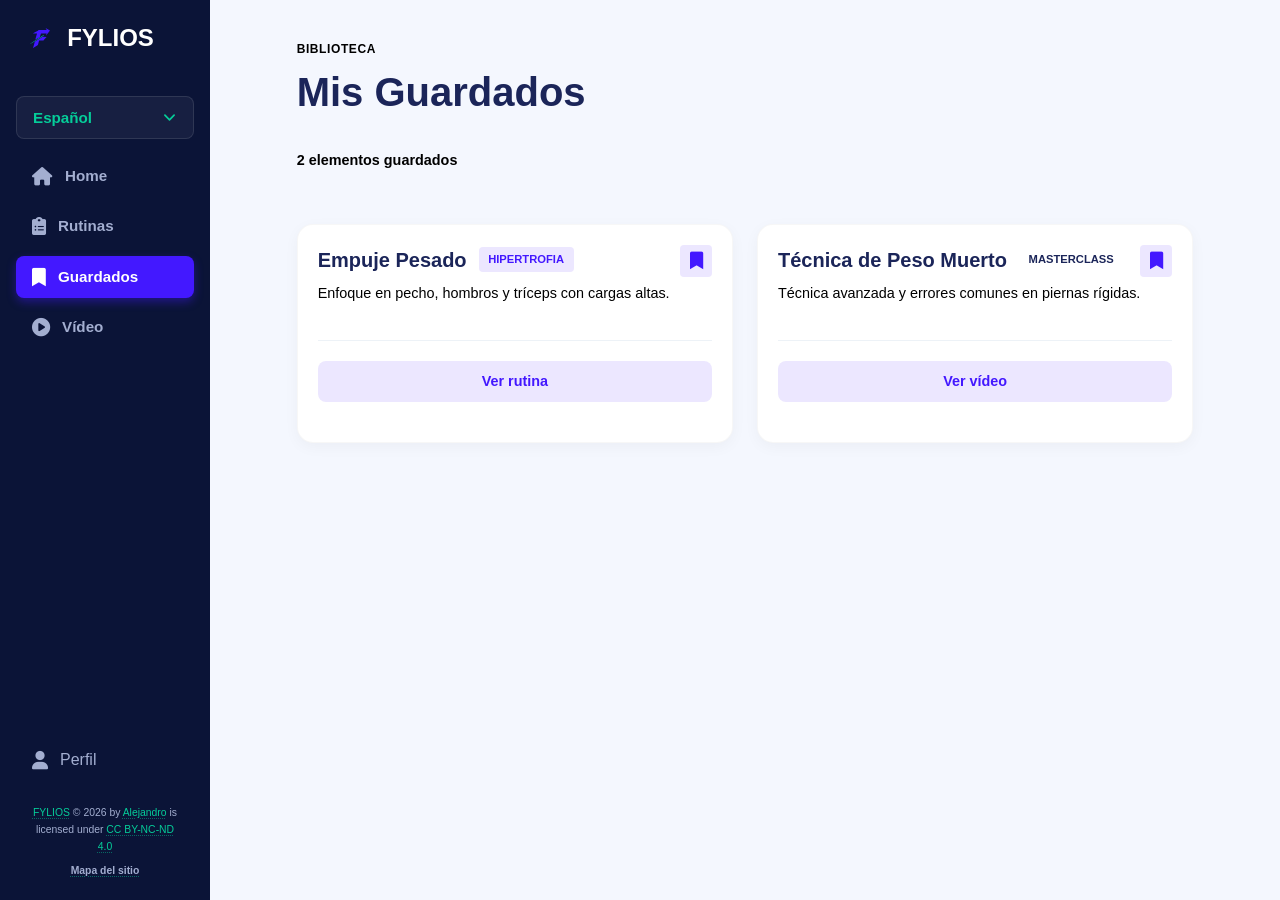
==== pages/guardados.html @ 4e0cac9f "hecho: pantalla de guardados, con listas" ====
<!doctype html>
<html lang="es">

<head>
    <meta charset="UTF-8" />
    <meta name="viewport" content="width=device-width, initial-scale=1.0" />
    <title>FYLIOS - Guardados</title>
    <link rel="icon" type="image/svg+xml" href="../assets/favicon.svg" />
    <link rel="stylesheet" href="../css/routines.css" />
    <link rel="stylesheet" href="../css/guardados.css" />
    <link rel="stylesheet" href="https://cdnjs.cloudflare.com/ajax/libs/font-awesome/6.0.0/css/all.min.css" />
</head>

<body class="theme-light">
    <div class="app-layout">
        <aside class="sidebar">
            <div class="sidebar__logo">
                <div style="display: flex; align-items: center; gap: 0.5rem;">
                    <img src="../assets/favicon.svg" alt="FYLIOS" style="width: 2.2rem; height: auto;" />
                    <span>FYLIOS</span>
                </div>
            </div>

            <div class="language-selector">
                <select id="language-select">
                    <option value="es">Español</option>
                    <option value="fr">Français</option>
                    <option value="pt">Português</option>
                </select>
            </div>

            <nav class="sidebar__nav">
                <a href="../index.html" class="sidebar__link">
                    <i class="fa-solid fa-house"></i> <span data-i18n="home">Home</span>
                </a>
                <a href="routines.html" class="sidebar__link">
                    <i class="fa-solid fa-clipboard-list"></i> <span data-i18n="routines">Rutinas</span>
                </a>
                <a href="guardados.html" class="sidebar__link sidebar__link--active">
                    <i class="fa-solid fa-bookmark"></i> <span data-i18n="saved">Guardados</span>
                </a>
                <a href="video.html" class="sidebar__link">
                    <i class="fa-solid fa-circle-play"></i> <span data-i18n="video">Vídeo</span>
                </a>

                <div class="sidebar__user-group">
                    <button type="button" class="sidebar__link sidebar__link--user" id="profile-menu-trigger"
                        aria-haspopup="true" aria-expanded="false" aria-controls="profile-menu">
                        <i class="fa-solid fa-user"></i>
                        <span data-i18n="profile">Perfil</span>
                    </button>
                    <div class="sidebar-dropdown" id="profile-menu" role="menu">
                        <a href="profile.html" class="sidebar-dropdown__item" role="menuitem"
                            data-i18n="personalData">Datos personales</a>
                        <div class="sidebar-dropdown__divider" role="separator"></div>
                        <a href="login.html" class="sidebar-dropdown__item sidebar-dropdown__item--danger"
                            role="menuitem" data-i18n="logout">Cerrar sesión</a>
                    </div>
                </div>

                <div class="sidebar__license"
                    style="margin-top: 1rem; text-align: center; font-size: 0.65rem; color: var(--color-navbar-text-low); padding: 0 1rem;">
                    <a href="https://github.com/arodriguezi10/DDIW/tree/main/proyecto-DDIW/tarea-final-t2-v2"
                        target="_blank">FYLIOS</a> © 2026 by <a href="https://github.com/arodriguezi10"
                        target="_blank">Alejandro</a> is licensed under <a
                        href="https://creativecommons.org/licenses/by-nc-nd/4.0/" target="_blank">CC BY-NC-ND 4.0</a>
                    <br>
                    <a href="sitemap.html"
                        style="color: var(--color-accent); font-weight: bold; margin-top: 0.5rem; display: block;"
                        data-i18n="sitemap">Mapa del sitio</a>
                </div>
            </nav>
        </aside>

        <main class="dashboard">
            <header class="routines-header">
                <div class="header-titles">
                    <p class="text-caption" data-i18n="library">Biblioteca</p>
                    <h1 class="title-main" data-i18n="savedTitle">Mis Guardados</h1>
                </div>
            </header>

            <section class="routines-meta">
                <p class="text-count" data-i18n="savedCount">2 elementos guardados</p>
            </section>

            <div class="saved-grid">
                <article class="card routine-card">
                    <div class="routine-card__header">
                        <div class="routine-info-main">
                            <div class="routine-title-group">
                                <h3 class="routine-title" data-i18n="routine1Title">Empuje Pesado</h3>
                                <span class="badge badge--primary" data-i18n="routine1Type">Hipertrofia</span>
                            </div>
                            <p class="routine-desc" data-i18n="routine1Desc">
                                Enfoque en pecho, hombros y tríceps con cargas altas.
                            </p>
                        </div>
                        <button class="btn-options saved-active" aria-label="Quitar de guardados">
                            <i class="fa-solid fa-bookmark"></i>
                        </button>
                    </div>
                    <div class="divider"></div>
                    <div class="routine-card__footer">
                        <button class="btn-view" data-i18n="viewButton">Ver rutina</button>
                    </div>
                </article>

                <article class="card routine-card">
                    <div class="routine-card__header">
                        <div class="routine-info-main">
                            <div class="routine-title-group">
                                <h3 class="routine-title" data-i18n="videoTitle">Técnica de Peso Muerto</h3>
                                <span class="badge badge--neutral" data-i18n="videoType">Masterclass</span>
                            </div>
                            <p class="routine-desc" data-i18n="videoDesc">
                                Técnica avanzada y errores comunes en piernas rígidas.
                            </p>
                        </div>
                        <button class="btn-options saved-active" aria-label="Quitar de guardados">
                            <i class="fa-solid fa-bookmark"></i>
                        </button>
                    </div>
                    <div class="divider"></div>
                    <div class="routine-card__footer">
                        <a href="video.html" class="btn-view" style="text-decoration: none; text-align: center;"
                            data-i18n="viewVideo">Ver vídeo</a>
                    </div>
                </article>
            </div>
        </main>
    </div>

    <script>
        const translations = {
            es: {
                home: "Home", routines: "Rutinas", saved: "Guardados", video: "Vídeo", profile: "Perfil",
                personalData: "Datos personales", logout: "Cerrar sesión", sitemap: "Mapa del sitio",
                library: "Biblioteca", savedTitle: "Mis Guardados", savedCount: "2 elementos guardados",
                routine1Title: "Empuje Pesado", routine1Type: "Hipertrofia", routine1Desc: "Enfoque en pecho, hombros y tríceps con cargas altas.",
                viewButton: "Ver rutina", videoTitle: "Técnica de Peso Muerto", videoType: "Masterclass",
                videoDesc: "Técnica avanzada y errores comunes en piernas rígidas.", viewVideo: "Ver vídeo"
            },
            fr: {
                home: "Accueil", routines: "Routines", saved: "Enregistrés", video: "Vidéo", profile: "Profil",
                personalData: "Données personnelles", logout: "Se déconnecter", sitemap: "Plan du site",
                library: "Bibliothèque", savedTitle: "Mes Enregistrements", savedCount: "2 éléments enregistrés",
                routine1Title: "Poussée Lourde", routine1Type: "Hypertrophie", routine1Desc: "Accent sur la poitrine, les épaules et les triceps.",
                viewButton: "Voir routine", videoTitle: "Technique du Soulevé de terre", videoType: "Masterclass",
                videoDesc: "Technique avancée et erreurs courantes.", viewVideo: "Voir vidéo"
            },
            pt: {
                home: "Início", routines: "Rotinas", saved: "Salvos", video: "Vídeo", profile: "Perfil",
                personalData: "Dados pessoais", logout: "Sair", sitemap: "Mapa do site",
                library: "Biblioteca", savedTitle: "Meus Salvos", savedCount: "2 itens salvos",
                routine1Title: "Empurrão Pesado", routine1Type: "Hipertrofia", routine1Desc: "Foco em peito, ombros e tríceps.",
                viewButton: "Ver rotina", videoTitle: "Técnica de Levantamento Terra", videoType: "Masterclass",
                videoDesc: "Técnica avançada e erros comuns.", viewVideo: "Ver vídeo"
            }
        };

        document.addEventListener("DOMContentLoaded", () => {
            const languageSelect = document.getElementById("language-select");
            const htmlElement = document.documentElement;

            const savedLanguage = localStorage.getItem("selectedLanguage") || "es";
            languageSelect.value = savedLanguage;
            applyLanguage(savedLanguage);

            languageSelect.addEventListener("change", (e) => {
                const lang = e.target.value;
                localStorage.setItem("selectedLanguage", lang);
                applyLanguage(lang);
            });

            window.addEventListener("storage", (e) => {
                if (e.key === "selectedLanguage") {
                    languageSelect.value = e.newValue;
                    applyLanguage(e.newValue);
                }
            });

            function applyLanguage(lang) {
                htmlElement.lang = lang;
                const dict = translations[lang];
                document.querySelectorAll("[data-i18n]").forEach((el) => {
                    const key = el.getAttribute("data-i18n");
                    if (dict[key]) el.innerHTML = dict[key];
                });
            }
        });
    </script>
</body>

</html>
---- css/routines.css ----
/* Variables del Sistema de Diseño (Tema Claro + Navbar Oscuro) */
:root {
    /* Tipografía */
    --font-heading: "Syne", sans-serif;
    --font-subheading: "DM Sans", sans-serif;
    --font-body: "Inter", sans-serif;
  
    /* Tema Principal (Fondo claro, Tarjetas Blancas) */
    --color-background: #f4f7fe;
    --color-surface: #ffffff;
    --color-surf: #edf2f7;
  
    /* Navbar (Azul Oscuro) */
    --color-navbar-bg: #0b1437;
    --color-navbar-text: #ffffff;
    --color-navbar-text-low: #a3aed0;
  
    /* Textos (Negro / Gris) */
    --color-text-high: #1b2559;
    --color-text-low: black;
  
    /* Botones y Acentos */
    --color-primary: #4318ff;
    --color-accent1: #764ba2;
    --color-accent1-hover: #5d3a81;
  
    /* Estados */
    --color-green: #05cd99;
    --color-green-bg1: #e6faf5;
    --color-red: #ee5d50;
    --color-orange: #ff8d28;
    --color-orange-bg1: rgba(255, 141, 40, 0.1);
    --color-yellow: #ffb547;
    --color-yellow-bg1: rgba(255, 181, 71, 0.1);
  
    /* Espaciado y Radios */
    --radius-sm: 0.25rem;
    --radius-md: 0.5rem;
    --radius-lg: 0.75rem;
    --radius-xl: 1rem;
  
    --navbar-mobile-height: 4.5rem;
  }
  
  * {
    box-sizing: border-box;
    margin: 0;
    padding: 0;
  }
  
  body.theme-light {
    background-color: var(--color-background);
    color: var(--color-text-high);
    font-family: var(--font-body);
    line-height: 1.5;
    min-height: 100vh;
  }
  
  a {
    text-decoration: none;
    color: inherit;
  }
  button {
    background: none;
    border: none;
    cursor: pointer;
    font: inherit;
    color: inherit;
  }
  
  /* -------------------------------------
     APP LAYOUT
     ------------------------------------- */
  .app-layout {
    display: flex;
    flex-direction: column;
  }
  
  /* -------------------------------------
     SIDEBAR — MÓVIL (barra inferior)
     ------------------------------------- */
  .sidebar {
    position: fixed;
    bottom: 0;
    left: 0;
    right: 0;
    background-color: var(--color-navbar-bg);
    z-index: 1000;
    display: flex;
    flex-direction: column;
    padding: 0.4rem 0.35rem max(0.45rem, env(safe-area-inset-bottom, 0px));
    border-top: 1px solid rgba(255, 255, 255, 0.1);
    box-shadow: 0 -8px 28px rgba(0, 0, 0, 0.28);
  }
  
  /* Logo y licencia ocultos en móvil */
  .sidebar__logo,
  .sidebar__license {
    display: none;
  }
  
  /* Selector de idioma flotante en móvil */
  .language-selector {
    position: fixed;
    top: max(0.5rem, env(safe-area-inset-top, 0px));
    right: 0.75rem;
    z-index: 999;
    margin: 0;
    width: auto;
  }
  
  /* Nav horizontal en móvil */
  .sidebar__nav {
    display: flex;
    flex-direction: row;
    justify-content: space-around;
    align-items: stretch;
    width: 100%;
    gap: 0.125rem;
    overflow-x: auto;
    overscroll-behavior-x: contain;
    -webkit-overflow-scrolling: touch;
    scrollbar-width: none;
    padding: 0 0.15rem;
  }
  
  .sidebar__nav::-webkit-scrollbar {
    display: none;
  }

  /* Ocultar goals-card dentro del sidebar en móvil */
  @media (max-width: 1023px) {
    .sidebar__nav .goals-card {
      display: none;
    }
  }

  /* Goals card flotante en móvil: aparece como panel fijo arriba a la izquierda */
  @media (max-width: 1023px) {
    .goals-card {
      position: fixed;
      top: max(0.5rem, env(safe-area-inset-top, 0px));
      left: 0.75rem;
      z-index: 998;
      min-width: 10rem;
      max-width: calc(100vw - 9rem);
      background: var(--color-navbar-bg) !important;
      border-radius: var(--radius-xl) !important;
      border: 1px solid rgba(255, 255, 255, 0.1) !important;
      padding: 0.65rem 0.85rem !important;
      box-shadow: 0 4px 20px rgba(0, 0, 0, 0.35);
    }

    .goals-card .card-header h3 {
      font-size: 0.7rem !important;
      color: var(--color-navbar-text) !important;
    }

    .goals-card .card-header i {
      font-size: 0.8rem;
    }

    .goals-card .card-header {
      margin-bottom: 0.35rem;
    }

    .goals-card .goal-item {
      padding: 0.25rem 0 !important;
      gap: 0.5rem !important;
      border-bottom: 1px solid rgba(255, 255, 255, 0.05) !important;
    }

    .goals-card .goal-item:last-child {
      border-bottom: none !important;
    }

    .goals-card .goal-item span {
      font-size: 0.72rem !important;
      color: var(--color-navbar-text-low) !important;
    }
  }
  
  /* Links del sidebar */
  .sidebar__link {
    display: flex;
    flex-direction: column;
    align-items: center;
    justify-content: center;
    flex: 1 1 0;
    min-width: 2.75rem;
    min-height: 2.75rem;
    gap: 0.2rem;
    padding: 0.35rem 0.2rem;
    font-family: var(--font-subheading);
    font-size: 0.7rem;
    font-weight: 700;
    color: var(--color-navbar-text-low);
    border-radius: var(--radius-md);
    transition: color 0.2s, background-color 0.2s, transform 0.15s ease;
    text-decoration: none;
    -webkit-tap-highlight-color: transparent;
  }
  
  .sidebar__link span {
    line-height: 1.1;
    text-align: center;
    max-width: 4.25rem;
    overflow: hidden;
    text-overflow: ellipsis;
    white-space: nowrap;
  }
  
  .sidebar__link i {
    font-size: 1.15rem;
    flex-shrink: 0;
    text-decoration: none;
  }
  
  .sidebar__link:hover,
  .sidebar__link:focus-visible {
    color: var(--color-navbar-text);
    background-color: rgba(255, 255, 255, 0.07);
    text-decoration: none;
  }
  
  .sidebar__link:active {
    transform: scale(0.94);
  }
  
  .sidebar__link--active {
    color: var(--color-primary);
    background-color: rgba(67, 24, 255, 0.2);
    text-decoration: none;
  }
  
  /* -------------------------------------
     DESPLEGABLE DE PERFIL
     ------------------------------------- */
  .sidebar__user-group {
    position: relative;
    display: flex;
    justify-content: center;
    flex: 1 1 0;
    min-width: 2.75rem;
  }
  
  .sidebar__user-group .sidebar__link--user {
    width: 100%;
  }
  
  button.sidebar__link--user {
    border: none;
    background: none;
    cursor: pointer;
    font: inherit;
    text-align: center;
  }
  
  .sidebar-dropdown {
    position: absolute;
    bottom: calc(100% + 15px);
    right: -10px;
    min-width: 200px;
    background-color: var(--color-navbar-bg);
    border: 1px solid rgba(255, 255, 255, 0.1);
    border-radius: var(--radius-lg);
    box-shadow: 0 -5px 25px rgba(0, 0, 0, 0.4);
    padding: 0.5rem;
    display: flex;
    flex-direction: column;
    gap: 0.25rem;
    opacity: 0;
    visibility: hidden;
    transform: translateY(10px);
    transition: all 0.3s cubic-bezier(0.4, 0, 0.2, 1);
    z-index: 1100;
    pointer-events: none;
  }
  
  .sidebar__user-group::before {
    content: "";
    position: absolute;
    top: -20px;
    left: 0;
    right: 0;
    height: 20px;
  }
  
  .sidebar__user-group:hover .sidebar-dropdown,
  .sidebar__user-group:focus-within .sidebar-dropdown,
  .sidebar__user-group.is-open .sidebar-dropdown {
    opacity: 1;
    visibility: visible;
    transform: translateY(0);
    pointer-events: auto;
  }
  
  .sidebar__user-group:hover > .sidebar__link--user,
  .sidebar__user-group:focus-within > .sidebar__link--user,
  .sidebar__user-group.is-open > .sidebar__link--user {
    color: var(--color-navbar-text);
    background-color: rgba(255, 255, 255, 0.07);
  }
  
  .sidebar-dropdown__item {
    display: flex;
    align-items: center;
    gap: 0.75rem;
    padding: 0.75rem 1rem;
    font-family: var(--font-subheading);
    font-size: 0.9rem;
    font-weight: 600;
    color: var(--color-navbar-text-low);
    border-radius: var(--radius-md);
    transition: all 0.2s;
    text-decoration: none;
  }
  
  .sidebar-dropdown__item:hover,
  .sidebar-dropdown__item:focus-visible {
    background-color: rgba(255, 255, 255, 0.08);
    color: var(--color-navbar-text);
    text-decoration: none;
  }
  
  .sidebar-dropdown__divider {
    height: 1px;
    background-color: rgba(255, 255, 255, 0.1);
    margin: 0.25rem 0;
  }
  
  .sidebar-dropdown__item--danger {
    color: var(--color-red);
  }
  
  .sidebar-dropdown__item--danger:hover,
  .sidebar-dropdown__item--danger:focus-visible {
    background-color: rgba(238, 93, 80, 0.1);
    color: var(--color-red);
  }
  
  /* Dropdown visible encima de la barra en móvil */
  @media (max-width: 1023px) {
    .sidebar__nav:has(.sidebar__user-group:hover),
    .sidebar__nav:has(.sidebar__user-group:focus-within),
    .sidebar__nav:has(.sidebar__user-group.is-open) {
      overflow: visible;
    }
  
    .sidebar__user-group.is-open .sidebar-dropdown,
    .sidebar__user-group:hover .sidebar-dropdown,
    .sidebar__user-group:focus-within .sidebar-dropdown {
      position: fixed;
      right: 0.75rem;
      bottom: calc(
        var(--navbar-mobile-height) + env(safe-area-inset-bottom, 0px) + 0.35rem
      );
      left: auto;
    }
  }
  
  /* -------------------------------------
     SIDEBAR LICENSE — visible en desktop
     ------------------------------------- */
  .sidebar__license {
    display: none; /* oculto en móvil */
    margin-top: 0.75rem;
    text-align: center;
    font-size: 0.65rem;
    color: var(--color-navbar-text-low);
    padding: 0 0.5rem;
    line-height: 1.6;
  }
  
  /* Los enlaces de la licencia en verde sutil */
  .sidebar__license a {
    color: var(--color-green);
    text-decoration: none;
    transition: color 0.2s;
  }
  
  .sidebar__license a {
    color: var(--color-green);
    text-decoration: underline;
    text-decoration-style: dotted;
    text-decoration-color: rgba(5, 205, 153, 0.45);
    text-underline-offset: 2px;
    transition: color 0.2s, 
    text-decoration-color 0.2s;
  }

  /* Hover: blanco, subrayado sólido */
  .sidebar__license a:hover {
    color: var(--color-navbar-text);
      text-decoration: underline;
  }
  
  .sidebar__license a:visited {
    color: var(--color-accent1);
  }
  
  .sidebar__license a:visited:hover {
    color: var(--color-navbar-text);
  }
  
  /* Los iconos SVG de CC son negros por defecto → invertirlos a blanco */
  .sidebar__license img {
    filter: invert(1);
    opacity: 0.55;
    vertical-align: middle;
    max-width: 1em;
    max-height: 1em;
    margin-left: 0.15em;
    transition: opacity 0.2s;
  }
  
  .sidebar__license img:hover {
    opacity: 0.9;
  }
  
  /* -------------------------------------
     DASHBOARD
     ------------------------------------- */
  .dashboard {
    padding: 1.5rem 1rem;
    padding-top: calc(2.5rem + env(safe-area-inset-top, 0px) + 1.5rem);
    padding-bottom: calc(
      var(--navbar-mobile-height) + env(safe-area-inset-bottom, 0px) + 1rem
    );
    display: flex;
    flex-direction: column;
    gap: 1.25rem;
  }
  
  /* Cabecera */
  .routines-header {
    display: flex;
    justify-content: space-between;
    align-items: center;
  }
  
  .text-caption {
    font-family: var(--font-subheading);
    font-size: 0.75rem;
    font-weight: 800;
    color: var(--color-text-low);
    text-transform: uppercase;
    letter-spacing: 0.05em;
    margin-bottom: 0.25rem;
  }
  
  .title-main {
    font-family: var(--font-heading);
    font-size: 2rem;
    font-weight: 800;
    color: var(--color-text-high);
  }
  
  .header-actions {
    display: flex;
    gap: 0.5rem;
  }
  
  .btn-icon {
    width: 2.5rem;
    height: 2.5rem;
    border-radius: var(--radius-md);
    background-color: var(--color-surface);
    border: 1px solid rgba(0, 0, 0, 0.05);
    color: var(--color-text-low);
    display: flex;
    align-items: center;
    justify-content: center;
    font-size: 1.1rem;
    transition: all 0.2s;
    box-shadow: 0 2px 5px rgba(0, 0, 0, 0.02);
  }
  
  .btn-icon:hover {
    background-color: var(--color-surf);
    color: var(--color-text-high);
  }
  
  .btn-icon--primary {
    background-color: var(--color-primary);
    color: #fff;
    border-color: var(--color-primary);
    box-shadow: 0 4px 10px rgba(67, 24, 255, 0.3);
  }
  
  .btn-icon--primary:hover {
    opacity: 0.9;
  }
  
  .mobile-only {
    display: flex;
  }
  
  /* -------------------------------------
     PESTAÑAS (TABS)
     ------------------------------------- */
  .tabs-section {
    border-bottom: 1px solid rgba(112, 126, 174, 0.2);
    margin-top: 0.25rem;
  }
  
  .tabs-container {
    display: flex;
    gap: 2rem;
  }
  
  .tab-btn {
    font-family: var(--font-subheading);
    font-size: 0.95rem;
    font-weight: 800;
    color: var(--color-text-low);
    padding-bottom: 0.75rem;
    position: relative;
    transition: color 0.2s;
  }
  
  .tab-btn--active {
    color: var(--color-primary);
  }
  
  .tab-btn--active::after {
    content: "";
    position: absolute;
    bottom: -1px;
    left: 0;
    right: 0;
    height: 3px;
    background-color: var(--color-primary);
    border-radius: 2px 2px 0 0;
  }
  
  .tab-btn--locked {
    opacity: 0.6;
    display: flex;
    align-items: center;
    gap: 0.4rem;
  }
  
  /* -------------------------------------
     GRID DESKTOP
     ------------------------------------- */
  .routines-desktop-grid {
    display: flex;
    flex-direction: column;
    gap: 1.5rem;
  }
  
  .routines-main-col {
    display: flex;
    flex-direction: column;
    gap: 1.25rem;
  }
  
  .routines-side-col {
    display: flex;
    flex-direction: column;
    gap: 1.25rem;
  }
  
  /* -------------------------------------
     BUSCADOR Y CONTADOR
     ------------------------------------- */
  .routines-meta {
    display: flex;
    flex-direction: column;
    gap: 1rem;
  }
  
  .text-count {
    font-family: var(--font-body);
    font-size: 0.9rem;
    font-weight: 600;
    color: var(--color-text-low);
  }
  
  .search-container {
    position: relative;
    width: 100%;
  }
  
  .search-icon {
    position: absolute;
    left: 1.25rem;
    top: 50%;
    transform: translateY(-50%);
    color: var(--color-text-low);
    font-size: 0.9rem;
  }
  
  .search-input {
    width: 100%;
    background-color: var(--color-surface);
    border: 1px solid rgba(0, 0, 0, 0.05);
    border-radius: 2rem;
    padding: 0.85rem 1.25rem 0.85rem 3rem;
    color: var(--color-text-high);
    font-family: var(--font-body);
    font-size: 0.95rem;
    outline: none;
    transition: all 0.2s;
    box-shadow: 0 2px 10px rgba(0, 0, 0, 0.02);
  }
  
  .search-input::placeholder {
    color: var(--color-text-low);
  }
  
  .search-input:focus {
    border-color: var(--color-primary);
    box-shadow: 0 0 0 3px rgba(67, 24, 255, 0.1);
  }
  
  /* -------------------------------------
     TARJETAS DE RUTINA
     ------------------------------------- */
  .routines-list {
    display: flex;
    flex-direction: column;
    gap: 1.25rem;
  }
  
  .card {
    background-color: var(--color-surface);
    border-radius: var(--radius-xl);
    padding: 1.25rem;
    border: 1px solid rgba(0, 0, 0, 0.03);
    box-shadow: 0 4px 15px rgba(0, 0, 0, 0.04);
  }
  
  .routine-card__header {
    display: flex;
    justify-content: space-between;
    align-items: flex-start;
  }
  
  .routine-title-group {
    display: flex;
    align-items: center;
    gap: 0.75rem;
    margin-bottom: 0.5rem;
    flex-wrap: wrap;
  }
  
  .routine-title {
    font-family: var(--font-heading);
    font-size: 1.25rem;
    font-weight: 800;
    color: var(--color-text-high);
  }
  
  .badge {
    font-family: var(--font-body);
    font-size: 0.7rem;
    font-weight: 700;
    padding: 0.25rem 0.6rem;
    border-radius: var(--radius-sm);
    text-transform: uppercase;
  }
  
  .badge--primary {
    background-color: rgba(67, 24, 255, 0.1);
    color: var(--color-primary);
  }
  
  .routine-desc {
    font-family: var(--font-body);
    font-size: 0.9rem;
    font-weight: 500;
    color: var(--color-text-low);
    margin-bottom: 1rem;
  }
  
  .routine-meta {
    display: flex;
    gap: 1.25rem;
    font-family: var(--font-body);
    font-size: 0.85rem;
    font-weight: 600;
    color: var(--color-text-low);
  }
  
  .routine-meta i {
    margin-right: 0.35rem;
    color: var(--color-primary);
  }
  
  .btn-options {
    width: 2rem;
    height: 2rem;
    border-radius: var(--radius-sm);
    background-color: transparent;
    color: var(--color-text-low);
    display: flex;
    align-items: center;
    justify-content: center;
    transition: all 0.2s;
    font-size: 1.1rem;
  }
  
  .btn-options:hover {
    background-color: var(--color-surf);
    color: var(--color-text-high);
  }
  
  .divider {
    height: 1px;
    background-color: var(--color-surf);
    margin: 1.25rem 0;
  }
  
  .routine-card__footer {
    display: flex;
    justify-content: space-between;
    align-items: center;
    margin-bottom: 1.25rem;
  }
  
  .routine-stats {
    display: flex;
    align-items: center;
    gap: 1.25rem;
  }
  
  .stat-item {
    text-align: center;
  }
  
  .stat-value {
    font-family: var(--font-heading);
    font-size: 1.25rem;
    font-weight: 800;
    color: var(--color-primary);
  }
  
  .stat-label {
    font-family: var(--font-body);
    font-size: 0.75rem;
    font-weight: 600;
    color: var(--color-text-low);
  }
  
  .stat-divider {
    width: 1px;
    height: 30px;
    background-color: var(--color-surf);
  }
  
  .btn-view {
    background-color: rgba(67, 24, 255, 0.1);
    color: var(--color-primary);
    font-family: var(--font-body);
    font-size: 0.9rem;
    font-weight: 700;
    padding: 0.6rem 1.25rem;
    border-radius: var(--radius-md);
    transition: all 0.2s;
  }
  
  .btn-view:hover {
    background-color: var(--color-primary);
    color: #ffffff;
  }
  
  .routine-muscles {
    background-color: var(--color-background);
    border-radius: var(--radius-md);
    padding: 1rem;
    border: 1px solid rgba(0, 0, 0, 0.02);
  }
  
  .muscles-label {
    font-family: var(--font-body);
    font-size: 0.75rem;
    font-weight: 700;
    color: var(--color-text-low);
    margin-bottom: 0.25rem;
  }
  
  .muscles-value {
    font-family: var(--font-body);
    font-size: 0.85rem;
    font-weight: 700;
    color: var(--color-text-high);
  }
  
  /* -------------------------------------
     BOTÓN CREAR
     ------------------------------------- */
  .btn-create-large {
    width: 100%;
    background-color: var(--color-primary);
    color: #fff;
    font-family: var(--font-heading);
    font-size: 1rem;
    font-weight: 700;
    padding: 1.1rem;
    border-radius: var(--radius-lg);
    display: flex;
    align-items: center;
    justify-content: center;
    gap: 0.75rem;
    transition: all 0.2s;
    box-shadow: 0 4px 15px rgba(67, 24, 255, 0.25);
  }
  
  .btn-create-large:hover {
    opacity: 0.9;
    transform: translateY(-2px);
    box-shadow: 0 6px 20px rgba(67, 24, 255, 0.35);
  }
  
  /* -------------------------------------
     UPSELL CARD (ELITE)
     ------------------------------------- */
  .upsell-card {
    display: flex;
    align-items: center;
    justify-content: space-between;
    gap: 1rem;
    cursor: pointer;
    transition: transform 0.2s;
  }
  
  .upsell-card:hover {
    transform: translateY(-2px);
  }
  
  .upsell-icon {
    background-color: var(--color-orange-bg1);
    color: var(--color-orange);
    width: 3.5rem;
    height: 3.5rem;
    min-width: 3.5rem;
    border-radius: var(--radius-lg);
    display: flex;
    align-items: center;
    justify-content: center;
    font-size: 1.5rem;
  }
  
  .upsell-content {
    flex: 1;
  }
  
  .upsell-header {
    display: flex;
    align-items: flex-start;
    gap: 0.75rem;
    margin-bottom: 0.25rem;
  }
  
  .upsell-title {
    font-family: var(--font-heading);
    font-size: 1.1rem;
    font-weight: 800;
    line-height: 1.2;
    color: var(--color-text-high);
  }
  
  .badge--elite {
    background-color: var(--color-yellow-bg1);
    color: var(--color-yellow);
    font-size: 0.65rem;
  }
  
  .upsell-desc {
    font-family: var(--font-body);
    font-size: 0.85rem;
    font-weight: 500;
    color: var(--color-text-low);
    line-height: 1.4;
  }
  
  .upsell-arrow {
    background-color: var(--color-surf);
    color: var(--color-text-low);
    width: 2.25rem;
    height: 2.25rem;
    border-radius: var(--radius-sm);
    display: flex;
    align-items: center;
    justify-content: center;
    font-size: 0.9rem;
    transition: all 0.2s;
  }
  
  .upsell-card:hover .upsell-arrow {
    background-color: var(--color-orange-bg1);
    color: var(--color-orange);
  }
  
  /* -------------------------------------
     RESPONSIVE MÓVIL PEQUEÑO
     ------------------------------------- */
  @media (max-width: 480px) {
    .sidebar {
      padding-left: 0.25rem;
      padding-right: 0.25rem;
    }
  
    .sidebar__user-group {
      min-width: 2.5rem;
    }
  
    .sidebar__link {
      font-size: 0.625rem;
      min-width: 2.5rem;
      padding: 0.3rem 0.1rem;
    }
  
    .sidebar__link i {
      font-size: 1.05rem;
    }
  
    .sidebar__link span {
      max-width: 3.5rem;
    }
    
  }
  
  @media (max-width: 380px) {
    .sidebar__link span {
      display: none;
    }
  
    .sidebar__user-group {
      min-width: 2.65rem;
    }
  
    .sidebar__link {
      min-width: 2.65rem;
      gap: 0;
    }
  
    .sidebar__link--active {
      box-shadow: inset 0 0 0 2px rgba(67, 24, 255, 0.45);
    }

    .goals-card {
      max-width: calc(100vw - 7rem);
    }
  }
  
  /* =========================================
     RESPONSIVE: ESCRITORIO (≥ 1024px)
     ========================================= */
  @media (min-width: 1024px) {
    .app-layout {
      display: grid;
      grid-template-columns: 210px 1fr;
      min-height: 100vh;
    }
  
    /* Sidebar lateral fijo */
    .sidebar {
      position: sticky;
      top: 0;
      bottom: auto;
      height: 100vh;
      border: none;
      border-top: none;
      background-color: var(--color-navbar-bg);
      padding: 1.25rem 1rem;
      box-shadow: none;
      display: flex;
      flex-direction: column;
      /* overflow-y visible para que el dropdown no se recorte */
      overflow: visible;
    }
  
    /* Logo visible en desktop */
    .sidebar__logo {
      display: block;
      font-family: var(--font-heading);
      font-size: 1.5rem;
      font-weight: 800;
      color: var(--color-navbar-text);
      margin-bottom: 2.5rem;
      padding-left: 0.5rem;
    }
  
    /* Selector de idioma estático en desktop */
    .language-selector {
      position: static;
      width: 100%;
      margin-bottom: 1rem;
    }
  
    /* Nav vertical, ocupa todo el espacio libre */
    .sidebar__nav {
      flex-direction: column;
      align-items: stretch;
      gap: 0.5rem;
      flex: 1;
      overflow: visible;
      padding: 0;
    }

    /* Restaurar goals-card en desktop dentro del nav */
    .sidebar__nav .goals-card {
      display: block;
    }
  
    .sidebar__link {
      flex: none;
      flex-direction: row;
      justify-content: flex-start;
      min-width: auto;
      min-height: auto;
      gap: 0.75rem;
      padding: 0.75rem 1rem;
      font-size: 0.95rem;
      border-radius: var(--radius-md);
      color: var(--color-navbar-text-low);
      background-color: transparent;
    }
  
    .sidebar__link span {
      max-width: none;
      overflow: visible;
      text-overflow: unset;
      white-space: normal;
    }
  
    .sidebar__link:active {
      transform: none;
    }
  
    .sidebar__link:hover {
      background-color: rgba(255, 255, 255, 0.05);
      color: var(--color-navbar-text);
    }
  
    .sidebar__link--active {
      background-color: var(--color-primary);
      color: #ffffff;
      box-shadow: 0 4px 10px rgba(67, 24, 255, 0.4);
    }
  
    /* Grupo perfil al fondo del sidebar */
    .sidebar__user-group {
      flex: none;
      min-width: auto;
      margin-top: auto;
      width: 100%;
    }
  
    .sidebar__user-group .sidebar__link--user {
      width: 100%;
    }
  
    .sidebar__user-group:hover > .sidebar__link--user,
    .sidebar__user-group:focus-within > .sidebar__link--user,
    .sidebar__user-group.is-open > .sidebar__link--user {
      background-color: rgba(255, 255, 255, 0.05);
      color: var(--color-navbar-text);
    }
  
    .sidebar-dropdown {
      right: auto;
      left: 0;
      width: 100%;
      bottom: calc(100% + 5px);
    }
  
    /* ── Licencia visible justo debajo del perfil ── */
    .sidebar__license {
      display: block;
    }
  
    /* Dashboard */
    .dashboard {
      padding: 2.5rem 3rem;
      max-width: 1400px;
      margin: 0 auto;
    }
  
    .mobile-only {
      display: none;
    }
  
    .routines-header {
      margin-bottom: 0.5rem;
    }
  
    .title-main {
      font-size: 2.5rem;
    }
  
    /* Grid 2 columnas */
    .routines-desktop-grid {
      display: grid;
      grid-template-columns: 1fr 340px;
      gap: 2rem;
      align-items: start;
      margin-top: 1.5rem;
    }
  
    .routines-meta {
      flex-direction: row;
      justify-content: space-between;
      align-items: center;
      margin-bottom: 1rem;
    }
  
    .search-container {
      width: 400px;
    }
  
    .routines-list {
      display: grid;
      grid-template-columns: repeat(auto-fill, minmax(340px, 1fr));
      gap: 1.5rem;
    }
  }
  
  /* -------------------------------------
     SELECTOR DE IDIOMA
     ------------------------------------- */
  .language-selector {
    margin-bottom: 1rem;
  }
  
  .language-selector select {
    width: 100%;
    padding: 0.75rem 1rem;
    background-color: rgba(255, 255, 255, 0.05);
    border: 1px solid rgba(255, 255, 255, 0.1);
    border-radius: var(--radius-md);
    color: var(--color-green);
    font-family: var(--font-subheading);
    font-size: 0.95rem;
    font-weight: 600;
    transition: all 0.2s ease;
    appearance: none;
    background-image: url("data:image/svg+xml,%3csvg xmlns='http://www.w3.org/2000/svg' fill='none' viewBox='0 0 20 20'%3e%3cpath stroke='%2305CD99' stroke-linecap='round' stroke-linejoin='round' stroke-width='1.5' d='m6 8 4 4 4-4'/%3e%3c/svg%3e");
    background-position: right 0.75rem center;
    background-repeat: no-repeat;
    background-size: 1.5em 1.5em;
    padding-right: 2.5rem;
    cursor: pointer;
  }
  
  .language-selector select:hover {
    background-color: rgba(255, 255, 255, 0.08);
  }
  
  .language-selector select:focus {
    outline: none;
    background-color: rgba(255, 255, 255, 0.1);
    border-color: var(--color-primary);
    box-shadow: 0 0 0 2px rgba(67, 24, 255, 0.2);
  }
---- css/guardados.css ----
/* Estilos específicos para la vista de Guardados.
  La mayoría de clases (sidebar, header, tarjetas) se heredan de routines.css
*/

.saved-grid {
    display: grid;
    grid-template-columns: repeat(auto-fill, minmax(320px, 1fr));
    gap: 1.5rem;
    margin-top: 1rem;
  }
  
  .btn-options.saved-active {
    color: var(--color-primary);
    background-color: rgba(67, 24, 255, 0.1);
    border-color: transparent;
  }
  
  .btn-options.saved-active:hover {
    background-color: rgba(67, 24, 255, 0.2);
    color: var(--color-primary-hover);
  }
  
  .routine-card__footer {
    display: flex;
    justify-content: flex-end;
    width: 100%;
  }
  
  .btn-view {
    width: 100%;
  }
  
  @media (min-width: 1024px) {
    .saved-grid {
      grid-template-columns: repeat(2, 1fr);
    }
  }
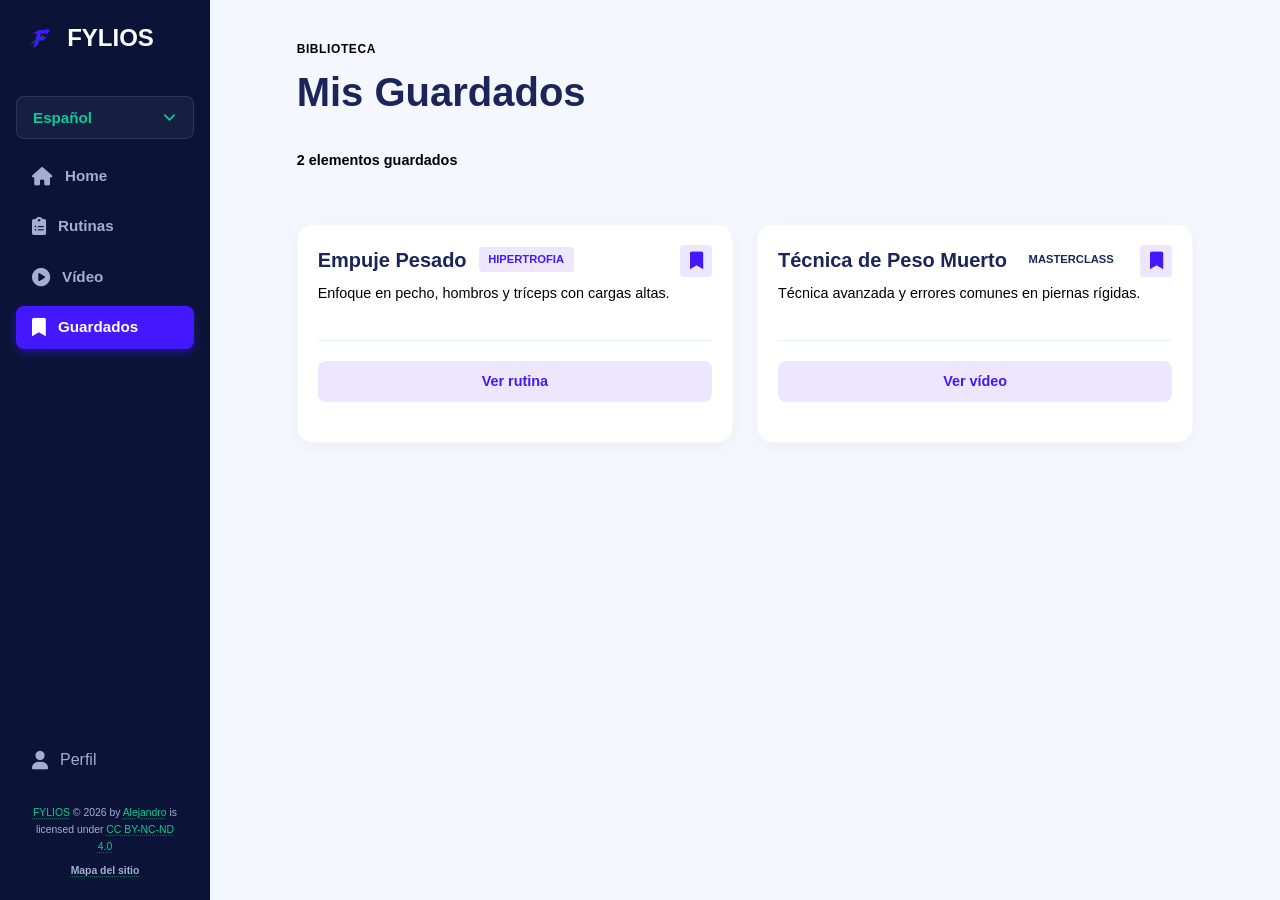
==== commit 20d4f409: "mejorado: 2º version de guardados.html" ====
--- a/pages/guardados.html
+++ b/pages/guardados.html
@@ -36,13 +36,13 @@
                 <a href="routines.html" class="sidebar__link">
                     <i class="fa-solid fa-clipboard-list"></i> <span data-i18n="routines">Rutinas</span>
                 </a>
+                <a href="video.html" class="sidebar__link">
+                    <i class="fa-solid fa-circle-play"></i> <span data-i18n="video">Vídeo</span>
+                </a>
                 <a href="guardados.html" class="sidebar__link sidebar__link--active">
                     <i class="fa-solid fa-bookmark"></i> <span data-i18n="saved">Guardados</span>
                 </a>
-                <a href="video.html" class="sidebar__link">
-                    <i class="fa-solid fa-circle-play"></i> <span data-i18n="video">Vídeo</span>
-                </a>
-
+                
                 <div class="sidebar__user-group">
                     <button type="button" class="sidebar__link sidebar__link--user" id="profile-menu-trigger"
                         aria-haspopup="true" aria-expanded="false" aria-controls="profile-menu">
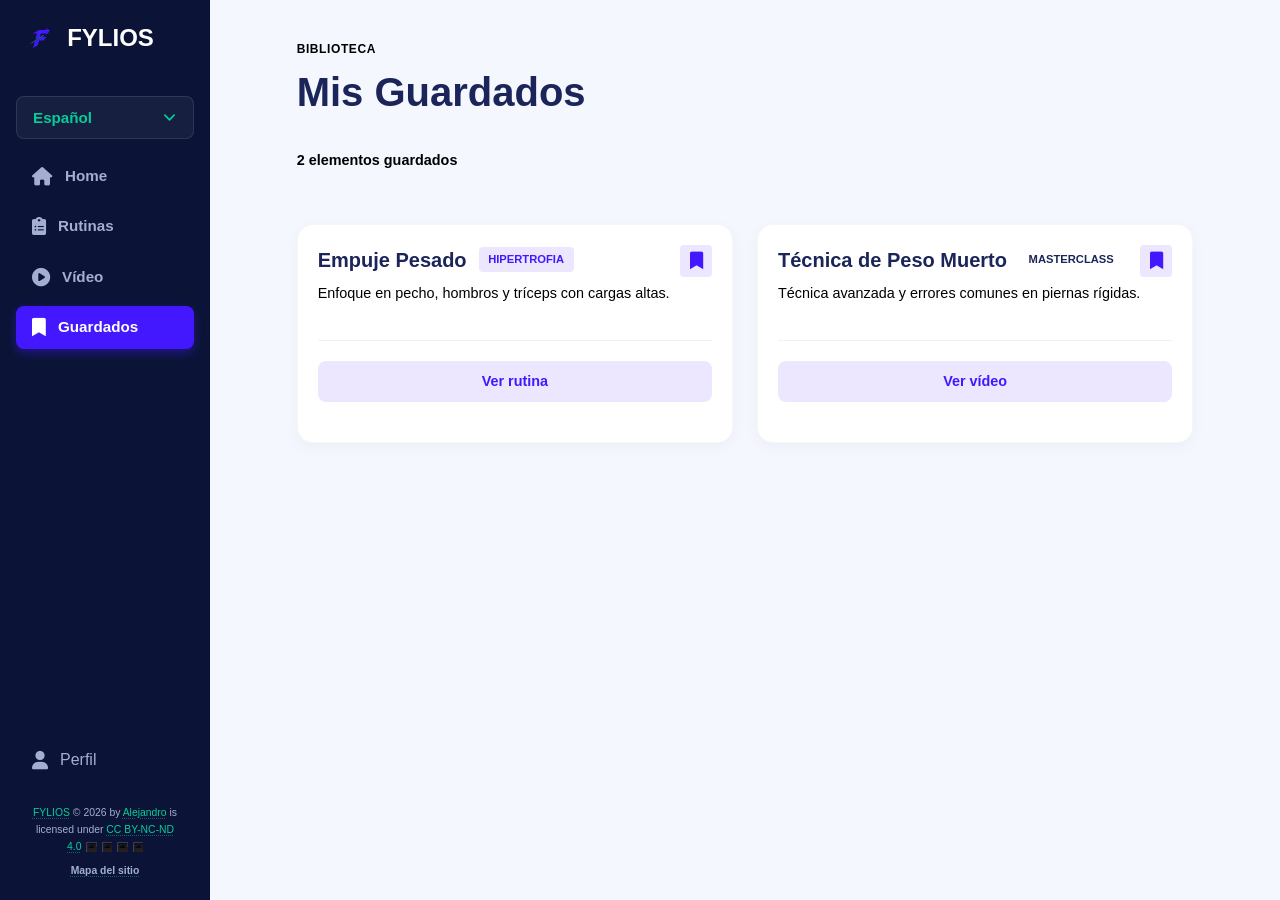
==== commit ab0a7210: "añadido enlace de conexion con sitemap.html y añadido alt a las imagenes de creative common" ====
--- a/pages/guardados.html
+++ b/pages/guardados.html
@@ -42,7 +42,7 @@
                 <a href="guardados.html" class="sidebar__link sidebar__link--active">
                     <i class="fa-solid fa-bookmark"></i> <span data-i18n="saved">Guardados</span>
                 </a>
-                
+
                 <div class="sidebar__user-group">
                     <button type="button" class="sidebar__link sidebar__link--user" id="profile-menu-trigger"
                         aria-haspopup="true" aria-expanded="false" aria-controls="profile-menu">
@@ -57,14 +57,31 @@
                             role="menuitem" data-i18n="logout">Cerrar sesión</a>
                     </div>
                 </div>
-
-                <div class="sidebar__license"
-                    style="margin-top: 1rem; text-align: center; font-size: 0.65rem; color: var(--color-navbar-text-low); padding: 0 1rem;">
+                <div class="sidebar__license" style="
+              margin-top: 1rem;
+              text-align: center;
+              font-size: 0.65rem;
+              color: var(--color-navbar-text-low);
+              padding: 0 1rem;
+            ">
                     <a href="https://github.com/arodriguezi10/DDIW/tree/main/proyecto-DDIW/tarea-final-t2-v2"
-                        target="_blank">FYLIOS</a> © 2026 by <a href="https://github.com/arodriguezi10"
-                        target="_blank">Alejandro</a> is licensed under <a
-                        href="https://creativecommons.org/licenses/by-nc-nd/4.0/" target="_blank">CC BY-NC-ND 4.0</a>
-                    <br>
+                        target="_blank">FYLIOS</a>
+                    © 2026 by
+                    <a href="https://github.com/arodriguezi10" target="_blank">Alejandro</a> is licensed
+                    under
+                    <a href="https://creativecommons.org/licenses/by-nc-nd/4.0/" target="_blank">CC BY-NC-ND 4.0</a>
+                    <img src="https://mirrors.creativecommons.org/presskit/icons/cc.svg" alt="Icono Creative Commons"
+                        style="max-width: 1em; max-height: 1em; margin-left: 0.2em" />
+
+                    <img src="https://mirrors.creativecommons.org/presskit/icons/by.svg" alt="Reconocimiento"
+                        style="max-width: 1em; max-height: 1em; margin-left: 0.2em" />
+
+                    <img src="https://mirrors.creativecommons.org/presskit/icons/nc.svg" alt="No Comercial"
+                        style="max-width: 1em; max-height: 1em; margin-left: 0.2em" />
+
+                    <img src="https://mirrors.creativecommons.org/presskit/icons/nd.svg" alt="Sin Obra Derivada"
+                        style="max-width: 1em; max-height: 1em; margin-left: 0.2em" />
+
                     <a href="sitemap.html"
                         style="color: var(--color-accent); font-weight: bold; margin-top: 0.5rem; display: block;"
                         data-i18n="sitemap">Mapa del sitio</a>
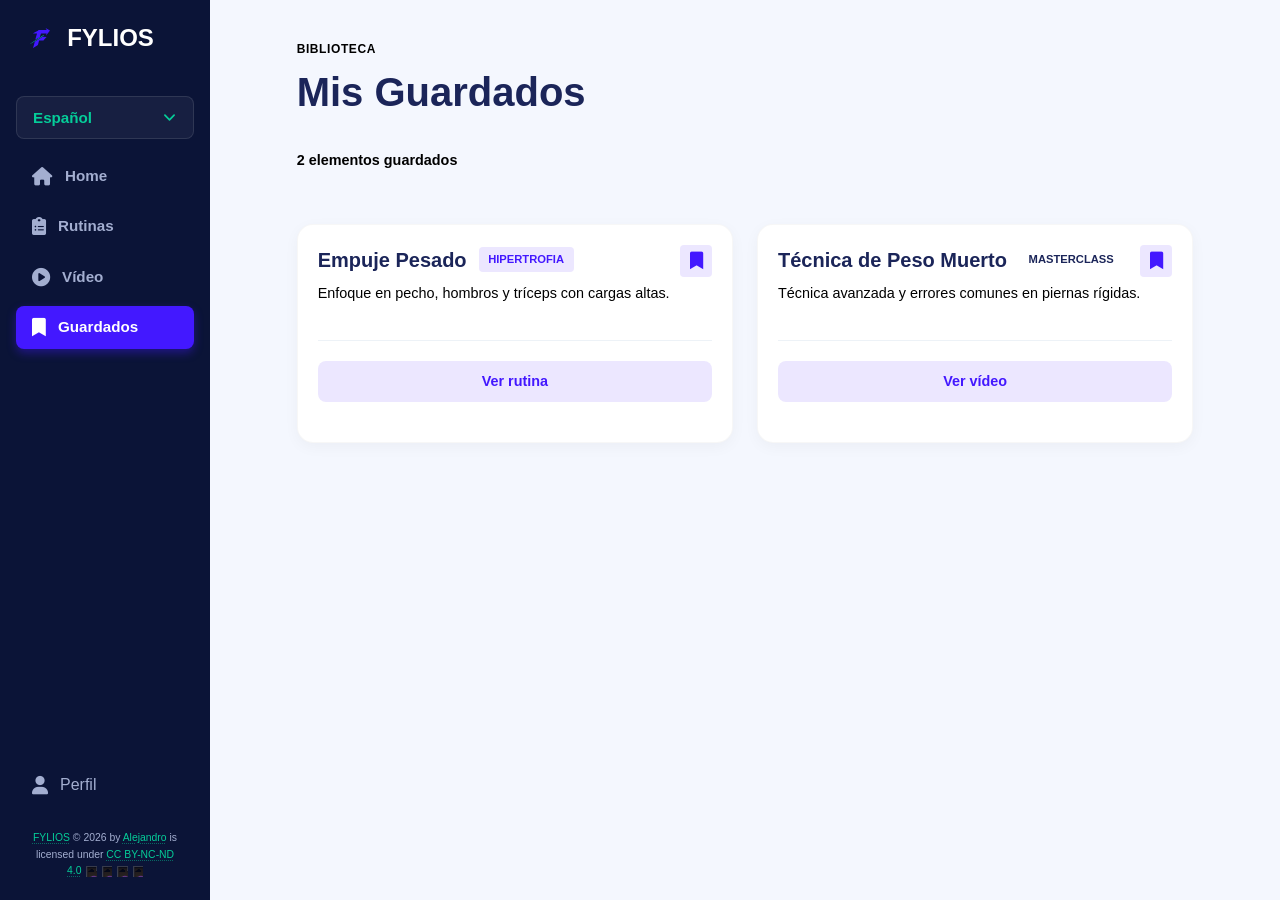
==== commit a3c416b2: "eliminado: link a mapa del sitio" ====
--- a/pages/guardados.html
+++ b/pages/guardados.html
@@ -81,10 +81,6 @@
 
                     <img src="https://mirrors.creativecommons.org/presskit/icons/nd.svg" alt="Sin Obra Derivada"
                         style="max-width: 1em; max-height: 1em; margin-left: 0.2em" />
-
-                    <a href="sitemap.html"
-                        style="color: var(--color-accent); font-weight: bold; margin-top: 0.5rem; display: block;"
-                        data-i18n="sitemap">Mapa del sitio</a>
                 </div>
             </nav>
         </aside>
